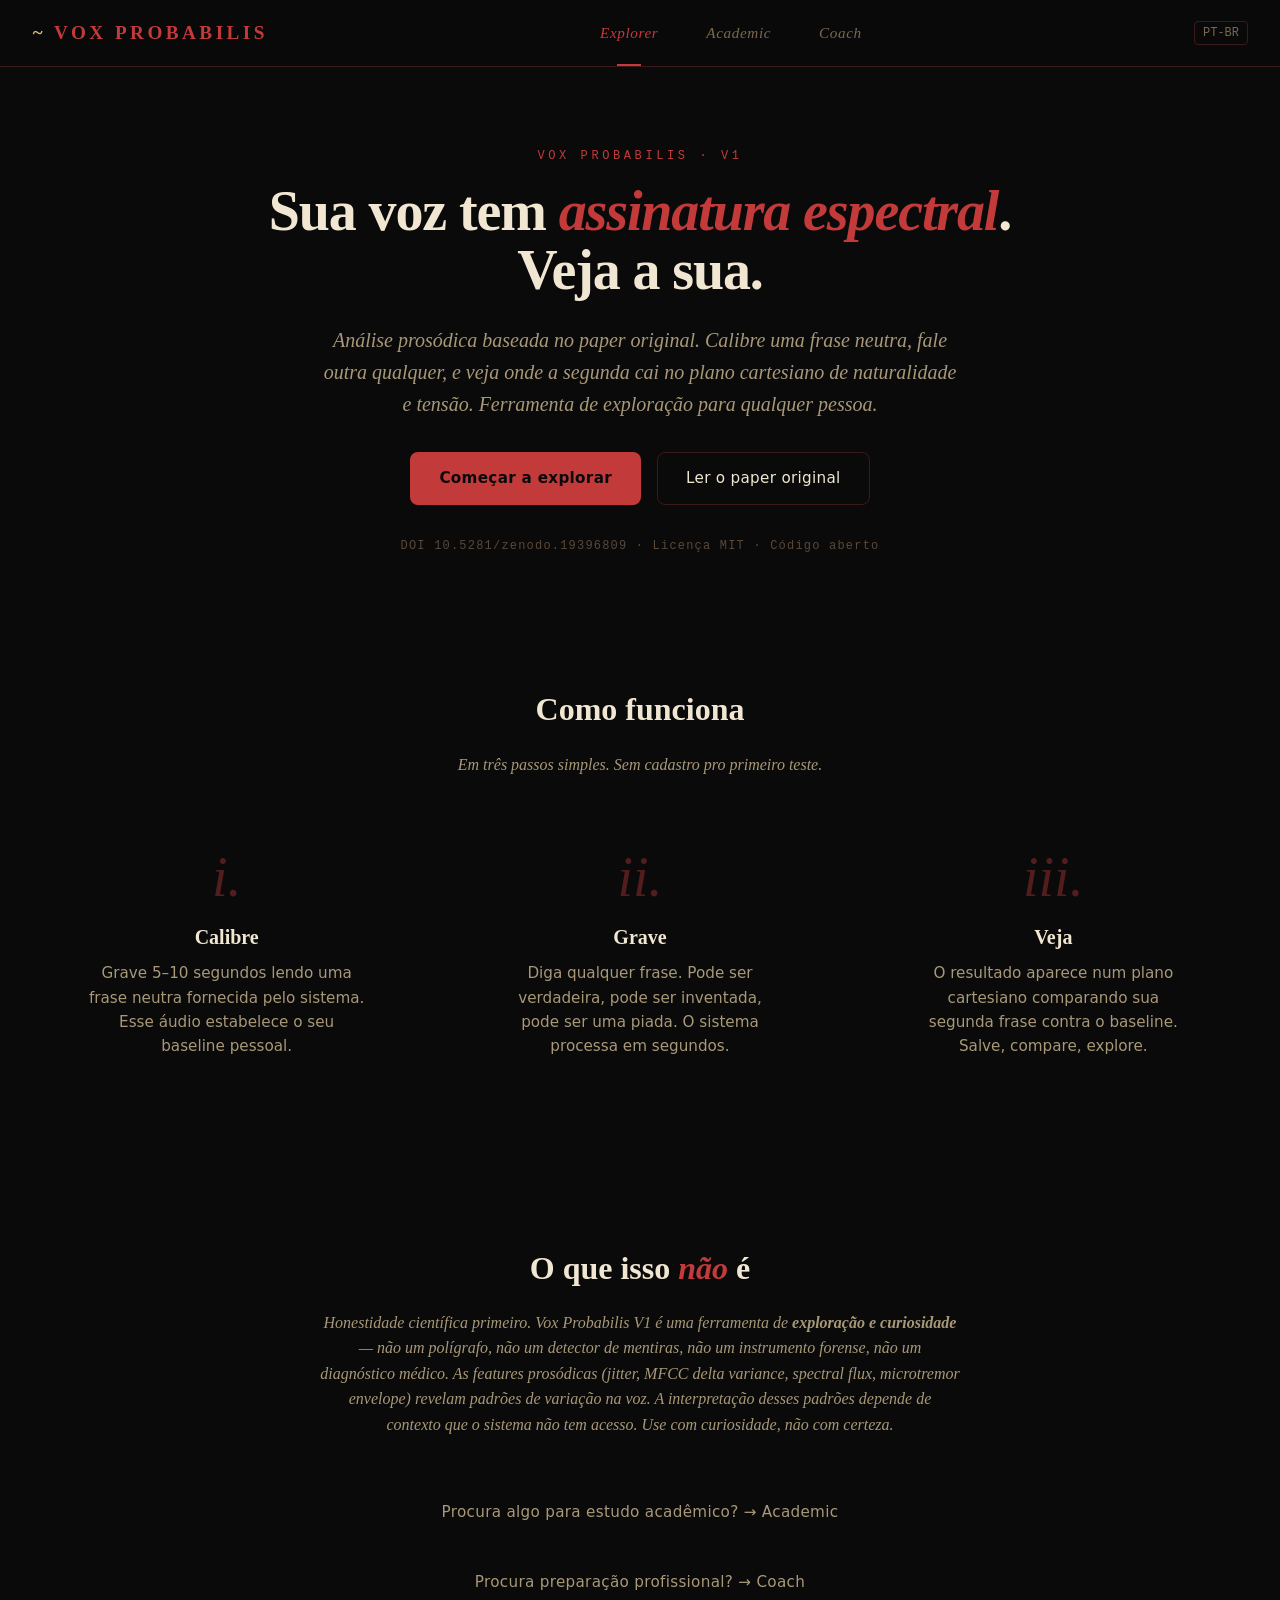
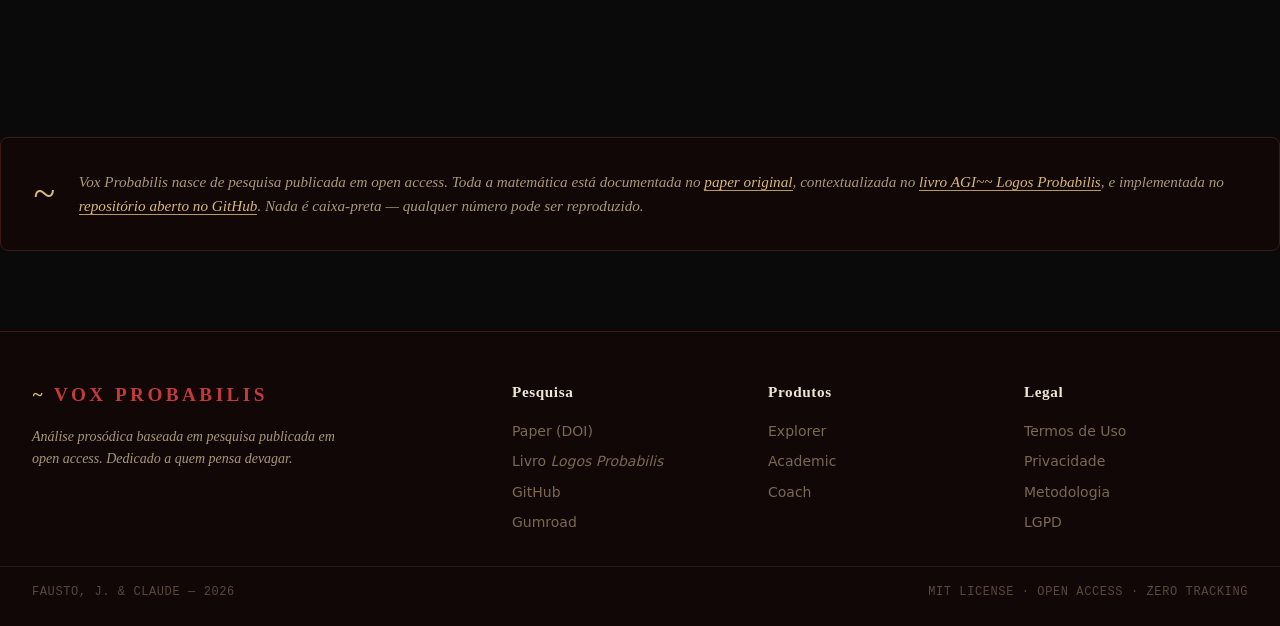
==== landing_page/marketing/index.html @ 19062b87 "feat(VOX-LANDING-A): import marketing site assets 3-tab landing (Explorer/Academic/Coach) com pricin" ====
<!DOCTYPE html>
<html lang="pt-BR">
<head>
  <meta charset="UTF-8">
  <meta name="viewport" content="width=device-width, initial-scale=1.0">
  <meta name="description" content="Vox Probabilis — análise prosódica de voz para pesquisa, educação e preparação jurídica.">
  <title>Vox Probabilis · Análise prosódica da voz</title>
  <link rel="stylesheet" href="static/style.css">
  <link rel="icon" href="data:image/svg+xml,%3Csvg xmlns='http://www.w3.org/2000/svg' viewBox='0 0 100 100'%3E%3Crect fill='%230a0a0a' width='100' height='100'/%3E%3Ctext x='50' y='70' font-family='Georgia' font-size='70' font-weight='bold' fill='%23c33a3a' text-anchor='middle'%3EV%3C/text%3E%3C/svg%3E">
</head>
<body>

  <!-- ============================================================ -->
  <!-- HEADER -->
  <!-- ============================================================ -->
  <header class="site-header">
    <div class="header-inner">
      <div class="logo">
        <span class="logo-mark">~</span>VOX&nbsp;PROBABILIS
      </div>
      <nav class="tabs" role="tablist" aria-label="Produtos Vox Probabilis">
        <button class="tab" role="tab" data-tab="v1" aria-selected="true" aria-controls="tab-v1">
          Explorer
        </button>
        <button class="tab" role="tab" data-tab="academic" aria-selected="false" aria-controls="tab-academic">
          Academic
        </button>
        <button class="tab" role="tab" data-tab="coach" aria-selected="false" aria-controls="tab-coach">
          Coach
        </button>
      </nav>
      <div class="header-right">
        <button class="lang-toggle" title="Trocar idioma">PT-BR</button>
      </div>
    </div>
  </header>

  <main>

  <!-- ============================================================ -->
  <!-- TAB 1: V1 — EXPLORER -->
  <!-- ============================================================ -->
  <section id="tab-v1" class="tab-panel active" role="tabpanel" aria-labelledby="Explorer">

    <div class="hero">
      <div class="hero-eyebrow">Vox Probabilis · V1</div>
      <h1 class="hero-title">
        Sua voz tem <em>assinatura espectral</em>.<br>
        Veja a sua.
      </h1>
      <p class="hero-sub">
        Análise prosódica baseada no paper original. Calibre uma frase neutra,
        fale outra qualquer, e veja onde a segunda cai no plano cartesiano
        de naturalidade e tensão. Ferramenta de exploração para qualquer pessoa.
      </p>
      <div class="hero-cta-row">
        <a href="#tab-v1" class="btn btn-primary">Começar a explorar</a>
        <a href="https://zenodo.org/records/19396809" class="btn btn-secondary" target="_blank" rel="noopener">
          Ler o paper original
        </a>
      </div>
      <div class="hero-meta">
        DOI 10.5281/zenodo.19396809 · Licença MIT · Código aberto
      </div>
    </div>

    <div class="section reveal">
      <h2 class="section-title">Como funciona</h2>
      <p class="section-sub">
        Em três passos simples. Sem cadastro pro primeiro teste.
      </p>
      <div class="steps">
        <div class="step">
          <div class="step-num">i.</div>
          <h3>Calibre</h3>
          <p>Grave 5–10 segundos lendo uma frase neutra fornecida pelo sistema.
            Esse áudio estabelece o seu baseline pessoal.</p>
        </div>
        <div class="step">
          <div class="step-num">ii.</div>
          <h3>Grave</h3>
          <p>Diga qualquer frase. Pode ser verdadeira, pode ser inventada,
            pode ser uma piada. O sistema processa em segundos.</p>
        </div>
        <div class="step">
          <div class="step-num">iii.</div>
          <h3>Veja</h3>
          <p>O resultado aparece num plano cartesiano comparando sua
            segunda frase contra o baseline. Salve, compare, explore.</p>
        </div>
      </div>
    </div>

    <div class="section section-narrow reveal">
      <h2 class="section-title">O que isso <em class="text-red italic">não</em> é</h2>
      <p class="section-sub">
        Honestidade científica primeiro. Vox Probabilis V1 é uma ferramenta de
        <strong>exploração e curiosidade</strong> &mdash; não um polígrafo, não um detector
        de mentiras, não um instrumento forense, não um diagnóstico médico. As features
        prosódicas (jitter, MFCC delta variance, spectral flux, microtremor envelope)
        revelam padrões de variação na voz. A interpretação desses padrões depende
        de contexto que o sistema não tem acesso. Use com curiosidade, não com certeza.
      </p>
      <div class="hero-cta-row" style="margin-top: 2rem;">
        <a href="#tab-academic" class="btn btn-ghost">Procura algo para estudo acadêmico? &rarr; Academic</a>
        <a href="#tab-coach" class="btn btn-ghost">Procura preparação profissional? &rarr; Coach</a>
      </div>
    </div>

    <div class="methodology-banner reveal">
      <div class="methodology-banner-icon">~</div>
      <p>
        Vox Probabilis nasce de pesquisa publicada em open access.
        Toda a matemática está documentada no
        <a href="https://zenodo.org/records/19396809" target="_blank" rel="noopener">paper original</a>,
        contextualizada no
        <a href="https://zenodo.org/records/19478167" target="_blank" rel="noopener">livro <em>AGI~~ Logos Probabilis</em></a>,
        e implementada no
        <a href="https://github.com/sfaustodev/NLP-AI" target="_blank" rel="noopener">repositório aberto no GitHub</a>.
        Nada é caixa-preta &mdash; qualquer número pode ser reproduzido.
      </p>
    </div>

  </section>


  <!-- ============================================================ -->
  <!-- TAB 2: ACADEMIC -->
  <!-- ============================================================ -->
  <section id="tab-academic" class="tab-panel" role="tabpanel" aria-labelledby="Academic">

    <div class="hero">
      <div class="hero-eyebrow">Vox Probabilis · Academic</div>
      <h1 class="hero-title">
        Audiências como <em>material didático</em>.<br>
        Análise prosódica para o estudo do Direito.
      </h1>
      <p class="hero-sub">
        Para alunos e professores estudarem a estrutura da prova oral. Faça upload de
        audiências públicas ou já transitadas em julgado, e veja como o sinal espectral
        dialoga com a estratégia processual. Aprenda a textura da audiência antes
        de pisar nela.
      </p>
      <div class="hero-cta-row">
        <a href="#academic-pricing" class="btn btn-primary">Comece pelo trial</a>
        <a href="#academic-how" class="btn btn-secondary">Ver como funciona</a>
      </div>
      <div class="hero-meta">
        Para uso educacional · pós-veredito · audiências públicas
      </div>
    </div>

    <div class="demo-plot reveal">
      <div class="demo-plot-frame">
        <img src="audiencia_cartesian.png"
             alt="Exemplo de plot cartesiano: análise prosódica de uma audiência pública mostrando trajetórias de duas testemunhas">
        <p class="demo-caption">
          Audiência real do Juizado Especial Cível de Santo André (processo 1007542-44.2020.8.26.0554).
          Cada ponto é uma fase processual; cada cor é uma testemunha. Note como uma migra entre quadrantes
          sob pressão do advogado contrário, enquanto a outra mantém perfil estável.
        </p>
      </div>
    </div>

    <div class="section section-narrow reveal">
      <h2 class="section-title">O que é &mdash; e o que <em class="text-red italic">não</em> é</h2>
      <div class="framing">
        <div class="framing-col framing-yes">
          <h3>Use para</h3>
          <ul>
            <li>Aulas de Direito Processual, prova oral, técnicas de inquirição</li>
            <li>Estudo individual de audiências paradigmáticas</li>
            <li>Trabalhos de conclusão e pesquisa acadêmica</li>
            <li>Preparação pedagógica de aulas e simulações</li>
            <li>Reconhecer a textura prosódica da testemunha sob pressão</li>
            <li>Comparar padrões em audiências do mesmo tribunal</li>
          </ul>
        </div>
        <div class="framing-col framing-no">
          <h3>Não use para</h3>
          <ul>
            <li>Anexar a peças processuais ou pareceres em juízo</li>
            <li>Tomar decisão sobre a credibilidade de testemunha em processo ativo</li>
            <li>Substituir perícia técnica ou ouvitoria forense</li>
            <li>Analisar audiências sob segredo de justiça ou sigilo</li>
            <li>Classificar binariamente "verdade" ou "mentira"</li>
            <li>Treinar IA ou comercializar análises geradas</li>
          </ul>
        </div>
      </div>
    </div>

    <div id="academic-how" class="section reveal">
      <h2 class="section-title">Como funciona</h2>
      <p class="section-sub">
        Upload, confirmação de fases processuais, análise. Em três passos didáticos.
      </p>
      <div class="steps">
        <div class="step">
          <div class="step-num">i.</div>
          <h3>Upload da audiência</h3>
          <p>Aceita áudio em .wav, .mp3, .opus ou .m4a, até 200 MB.
            Declare a elegibilidade (audiência pública ou transitada em julgado).</p>
        </div>
        <div class="step">
          <div class="step-num">ii.</div>
          <h3>Confirme as fases</h3>
          <p>O sistema detecta automaticamente: abertura, calibração, inquirição
            pelo juiz, inquirição pelo advogado contrário. Você revisa.</p>
        </div>
        <div class="step">
          <div class="step-num">iii.</div>
          <h3>Leia o relatório</h3>
          <p>Plot cartesiano, transcrição colorimétrica, sumário por testemunha.
            Métodos abertos &mdash; reproduza você mesmo se quiser.</p>
        </div>
      </div>
    </div>

    <div id="academic-pricing" class="section reveal">
      <h2 class="section-title">Planos</h2>
      <p class="section-sub">
        Para estudante individual, professor, ou faculdade inteira.
        Todos com 36% de desconto no plano anual.
      </p>

      <div class="pricing-grid four-cols">

        <div class="price-card">
          <div class="price-tier-name">Trial</div>
          <div class="price-tier-sub">conheça antes de assinar</div>
          <div class="price-amount">
            <span class="currency">$</span>
            <span class="value">0</span>
          </div>
          <div class="price-period">1 análise · 30 dias</div>
          <ul class="price-features">
            <li>Uma audiência completa</li>
            <li>Relatório com cartesiano</li>
            <li>Acesso à metodologia</li>
            <li>Sem cartão de crédito</li>
          </ul>
          <a href="#" class="btn btn-secondary price-cta">Começar grátis</a>
        </div>

        <div class="price-card">
          <div class="price-tier-name">Avulsa</div>
          <div class="price-tier-sub">uma análise por vez</div>
          <div class="price-amount">
            <span class="currency">$</span>
            <span class="value">2.22</span>
          </div>
          <div class="price-period">por análise</div>
          <ul class="price-features">
            <li>Pague só quando usar</li>
            <li>Relatório completo</li>
            <li>Acesso a metodologia</li>
            <li>Sem assinatura</li>
          </ul>
          <a href="#" class="btn btn-secondary price-cta">Comprar análise</a>
        </div>

        <div class="price-card featured">
          <div class="price-card-badge">Mais popular</div>
          <div class="price-tier-name">Estudante</div>
          <div class="price-tier-sub">para uso contínuo</div>
          <div class="price-amount">
            <span class="currency">$</span>
            <span class="value">16.60</span>
          </div>
          <div class="price-period">/mês &middot; ou $127,49/ano</div>
          <ul class="price-features">
            <li><span class="feat-highlight">60 análises por mês</span></li>
            <li>82 análises no plano anual</li>
            <li>Salvar sessões na conta</li>
            <li>Histórico ilimitado</li>
            <li>Suporte por email</li>
          </ul>
          <a href="#" class="btn btn-primary price-cta">Assinar</a>
        </div>

        <div class="price-card">
          <div class="price-tier-name">Professor</div>
          <div class="price-tier-sub">individual ou instituição</div>
          <div class="price-amount">
            <span class="currency">$</span>
            <span class="value">36</span>
          </div>
          <div class="price-period">/mês &middot; 3+ seats = 33% off anual</div>
          <ul class="price-features">
            <li><span class="feat-highlight">Análises ilimitadas</span></li>
            <li>Compartilhar com alunos</li>
            <li>Templates por disciplina</li>
            <li>Plano institucional automático em 3+ profs</li>
            <li>Suporte prioritário</li>
          </ul>
          <a href="#" class="btn btn-secondary price-cta">Falar com a gente</a>
        </div>

      </div>
    </div>

    <div class="methodology-banner reveal">
      <div class="methodology-banner-icon">~</div>
      <p>
        Cláusula de reprodutibilidade: todo número exibido pelo Academic pode ser
        reproduzido pelo usuário rodando o pipeline open-source no
        <a href="https://github.com/sfaustodev/NLP-AI" target="_blank" rel="noopener">repositório no GitHub</a>
        com o mesmo áudio. Sem caixa-preta, sem scoring proprietário, sem peso oculto.
        Veja também os <a href="#" target="_blank">Termos de Uso</a> e a
        <a href="#" target="_blank">Metodologia detalhada</a>.
      </p>
    </div>

  </section>


  <!-- ============================================================ -->
  <!-- TAB 3: COACH -->
  <!-- ============================================================ -->
  <section id="tab-coach" class="tab-panel" role="tabpanel" aria-labelledby="Coach">

    <div class="hero">
      <div class="hero-eyebrow">Vox Probabilis · Coach</div>
      <h1 class="hero-title">
        Treine seu cliente com <em>indicador objetivo</em>.<br>
        Preparação que se vê.
      </h1>
      <p class="hero-sub">
        Para advogados em exercício preparando clientes ou testemunhas. Sessão ao vivo,
        com captura nativa pelo navegador, baseline calibrado em segundos, e feedback
        prosódico em tempo real depois de cada resposta. O que antes era intuição
        agora é também sinal.
      </p>
      <div class="hero-cta-row">
        <a href="#coach-pricing" class="btn btn-primary">Trial grátis</a>
        <a href="#coach-how" class="btn btn-secondary">Como funciona</a>
      </div>
      <div class="hero-meta">
        Preparação pré-audiência &middot; uso interno do escritório &middot; LGPD friendly
      </div>
    </div>

    <div class="section section-narrow reveal">
      <h2 class="section-title">O que é &mdash; e o que <em class="text-red italic">não</em> é</h2>
      <div class="framing">
        <div class="framing-col framing-yes">
          <h3>Use para</h3>
          <ul>
            <li>Preparar cliente para depoimento pessoal</li>
            <li>Treinar testemunha arrolada por você antes da audiência</li>
            <li>Identificar respostas ensaiadas que soam tensas</li>
            <li>Rodar bateria de perguntas espelhando o que o advogado contrário faria</li>
            <li>Acompanhar evolução do baseline do cliente entre sessões (Tier 2+)</li>
            <li>Relatórios narrativos pra revisão depois da sessão</li>
          </ul>
        </div>
        <div class="framing-col framing-no">
          <h3>Não use para</h3>
          <ul>
            <li>Produzir evidência judicial ou anexar a peças processuais</li>
            <li>Analisar testemunha da parte contrária</li>
            <li>Diagnosticar quem está dizendo "verdade" ou "mentira"</li>
            <li>Coagir cliente ou usar contra interesse dele</li>
            <li>Substituir o seu julgamento profissional &mdash; é apoio, não resposta</li>
            <li>Compartilhar resultados sem consentimento do cliente</li>
          </ul>
        </div>
      </div>
    </div>

    <div id="coach-how" class="section reveal">
      <h2 class="section-title">Como funciona</h2>
      <p class="section-sub">
        Sessão ao vivo, navegador, microfone. Sem instalar nada, sem upload de arquivo.
      </p>
      <div class="steps">
        <div class="step">
          <div class="step-num">i.</div>
          <h3>Crie a sessão</h3>
          <p>Dá nome, opcionalmente cola a bateria de perguntas que você planeja
            ensaiar. Recebe um link de sessão pra você ou pro cliente acessar.</p>
        </div>
        <div class="step">
          <div class="step-num">ii.</div>
          <h3>Cliente calibra</h3>
          <p>O cliente fala 8 segundos de uma frase neutra. Sistema mede SNR do
            microfone, estabelece baseline da sessão, e libera o ciclo de prática.</p>
        </div>
        <div class="step">
          <div class="step-num">iii.</div>
          <h3>Pratique e veja</h3>
          <p>Botão "Pergunta", botão "Resposta", botão "Parar". Em 2&ndash;3 segundos
            o card da resposta aparece com indicador colorimétrico e narrativa
            sobre o que mudou em relação ao baseline.</p>
        </div>
      </div>
    </div>

    <div id="coach-pricing" class="section reveal">
      <h2 class="section-title">Planos</h2>
      <p class="section-sub">
        Do advogado autônomo ao escritório de alto volume.
        Os números abaixo trocam com o toggle abaixo.
      </p>

      <div class="pricing-toggle">
        <span class="pricing-toggle-label active" data-value="monthly">Mensal</span>
        <button class="toggle-switch" data-active="monthly" role="switch" aria-label="Alternar entre cobrança mensal e anual">
          <span class="toggle-knob"></span>
        </button>
        <span class="pricing-toggle-label" data-value="annual">
          Anual <span class="discount-badge">−36%</span>
        </span>
      </div>

      <div class="pricing-grid four-cols">

        <div class="price-card" data-monthly="0" data-annual="0">
          <div class="price-tier-name">Trial</div>
          <div class="price-tier-sub">conheça antes de assinar</div>
          <div class="price-amount">
            <span class="currency">$</span>
            <span class="value">0</span>
          </div>
          <div class="price-period">1 sessão · até 5 respostas</div>
          <ul class="price-features">
            <li>Uma sessão completa</li>
            <li>Sem retenção de áudio</li>
            <li>Sem geração de relatório</li>
            <li>Sem cartão de crédito</li>
          </ul>
          <a href="#" class="btn btn-secondary price-cta">Começar grátis</a>
        </div>

        <div class="price-card" data-monthly="36.00" data-annual="276.48">
          <div class="price-tier-name">Solo Practitioner</div>
          <div class="price-tier-sub">advogado autônomo</div>
          <div class="price-amount">
            <span class="currency">$</span>
            <span class="value">36.00</span>
          </div>
          <div class="price-period">/mês</div>
          <ul class="price-features">
            <li><span class="feat-highlight">45 sessões por mês</span></li>
            <li>Análises ilimitadas por sessão</li>
            <li>15 relatórios padrão / mês (Claude Sonnet)</li>
            <li>Indicador em tempo real</li>
            <li>Sem retenção de áudio</li>
          </ul>
          <a href="#" class="btn btn-secondary price-cta">Assinar Tier 1</a>
        </div>

        <div class="price-card featured" data-monthly="77.00" data-annual="591.36">
          <div class="price-card-badge">Mais popular</div>
          <div class="price-tier-name">Firm Standard</div>
          <div class="price-tier-sub">escritório de volume médio</div>
          <div class="price-amount">
            <span class="currency">$</span>
            <span class="value">77.00</span>
          </div>
          <div class="price-period">/mês</div>
          <ul class="price-features">
            <li><span class="feat-highlight">Sessões ilimitadas</span></li>
            <li><span class="feat-highlight">50 relatórios personalizados (Claude Opus)</span></li>
            <li>Retenção de áudio opcional (até 90 dias)</li>
            <li>Histórico cross-session do mesmo cliente</li>
            <li>Templates customizáveis de perguntas</li>
            <li>Comparação de baseline ao longo do tempo</li>
          </ul>
          <a href="#" class="btn btn-primary price-cta">Assinar Tier 2</a>
        </div>

        <div class="price-card" data-monthly="141.90" data-annual="1089.71">
          <div class="price-tier-name">Firm Pro</div>
          <div class="price-tier-sub">escritório de alto volume</div>
          <div class="price-amount">
            <span class="currency">$</span>
            <span class="value">141.90</span>
          </div>
          <div class="price-period">/mês</div>
          <ul class="price-features">
            <li><span class="feat-highlight">Tudo ilimitado, com Claude Opus</span></li>
            <li>Retenção de áudio até 1 ano</li>
            <li>Relatórios com marca do escritório</li>
            <li>Suporte prioritário (24h úteis)</li>
            <li>Acesso à API (v0.2)</li>
            <li>Analytics anônimo agregado</li>
          </ul>
          <a href="#" class="btn btn-secondary price-cta">Falar com a gente</a>
        </div>

      </div>
    </div>

    <div class="methodology-banner reveal">
      <div class="methodology-banner-icon">~</div>
      <p>
        Coach é ferramenta de preparação. Os outputs são para o uso interno do escritório
        &mdash; expressamente vedado anexar a peças processuais, conforme nossos
        <a href="#" target="_blank">Termos de Uso</a>. Áudio é processado em memória e descartado
        (Tier 1) ou criptografado em repouso com chave derivada do token da sessão (Tier 2+).
        Modelo de termo de consentimento do cliente
        <a href="#" target="_blank">disponível para download</a>.
      </p>
    </div>

  </section>

  </main>


  <!-- ============================================================ -->
  <!-- FOOTER -->
  <!-- ============================================================ -->
  <footer class="site-footer">
    <div class="footer-inner">
      <div class="footer-col footer-brand">
        <div class="logo">
          <span class="logo-mark">~</span>VOX&nbsp;PROBABILIS
        </div>
        <p>
          Análise prosódica baseada em pesquisa publicada em open access.
          Dedicado a quem pensa devagar.
        </p>
      </div>

      <div class="footer-col">
        <h4>Pesquisa</h4>
        <a href="https://zenodo.org/records/19396809" target="_blank" rel="noopener">Paper (DOI)</a>
        <a href="https://zenodo.org/records/19478167" target="_blank" rel="noopener">Livro <em>Logos Probabilis</em></a>
        <a href="https://github.com/sfaustodev/NLP-AI" target="_blank" rel="noopener">GitHub</a>
        <a href="https://faustodev.gumroad.com/l/logosprobabilis" target="_blank" rel="noopener">Gumroad</a>
      </div>

      <div class="footer-col">
        <h4>Produtos</h4>
        <a href="#v1">Explorer</a>
        <a href="#academic">Academic</a>
        <a href="#coach">Coach</a>
      </div>

      <div class="footer-col">
        <h4>Legal</h4>
        <a href="#" target="_blank">Termos de Uso</a>
        <a href="#" target="_blank">Privacidade</a>
        <a href="#" target="_blank">Metodologia</a>
        <a href="#" target="_blank">LGPD</a>
      </div>
    </div>

    <div class="footer-bottom">
      <span>FAUSTO, J. &amp; CLAUDE &mdash; 2026</span>
      <span>MIT LICENSE &middot; OPEN ACCESS &middot; ZERO TRACKING</span>
    </div>
  </footer>

  <script src="static/script.js"></script>
</body>
</html>
---- landing_page/marketing/static/style.css ----
/* ================================================================
   VOX PROBABILIS — Site Stylesheet
   Paleta canônica do livro e do paper.
   Fausto, J. & Claude — 2026
   ================================================================ */

/* ---------- TOKENS ---------- */

:root {
  /* Cores — paleta Vox Probabilis */
  --bg-deep: #0a0a0a;
  --bg-card: #110707;
  --bg-card-elev: #1a1010;
  --line: #3a1a1a;
  --line-soft: #2a1515;

  --ink: #f0e6d2;
  --ink-mute: #a89878;
  --ink-soft: #7a6850;
  --ink-faint: #5a4838;

  --accent-red: #c33a3a;
  --accent-red-bright: #d94a4a;
  --accent-red-deep: #8a2828;
  --accent-beige: #d9b873;
  --accent-beige-mute: #b89a5e;

  --signal-green: #3a7a3a;
  --signal-yellow: #c9a847;
  --signal-orange: #b87a3a;
  --signal-red: #c33a3a;

  /* Tipografia */
  --font-serif: "Georgia", "Garamond", "Times New Roman", serif;
  --font-sans: -apple-system, BlinkMacSystemFont, "Segoe UI", "Inter", system-ui, sans-serif;
  --font-mono: "JetBrains Mono", "Fira Code", "SF Mono", Consolas, monospace;

  --size-hero: 3.5rem;
  --size-h1: 2.5rem;
  --size-h2: 2rem;
  --size-h3: 1.4rem;
  --size-body: 1rem;
  --size-small: 0.875rem;
  --size-tiny: 0.75rem;

  /* Espaçamento */
  --gap-1: 0.5rem;
  --gap-2: 1rem;
  --gap-3: 1.5rem;
  --gap-4: 2rem;
  --gap-5: 3rem;
  --gap-6: 5rem;

  /* Geometria */
  --radius-sm: 4px;
  --radius-md: 8px;
  --radius-lg: 12px;
  --maxw: 1280px;

  /* Sombras / glows */
  --glow-red: 0 0 24px rgba(195, 58, 58, 0.15);
  --glow-beige: 0 0 24px rgba(217, 184, 115, 0.1);
}

/* ---------- RESET ---------- */

*, *::before, *::after {
  box-sizing: border-box;
  margin: 0;
  padding: 0;
}

html {
  scroll-behavior: smooth;
  -webkit-text-size-adjust: 100%;
}

body {
  font-family: var(--font-sans);
  font-size: var(--size-body);
  line-height: 1.6;
  background: var(--bg-deep);
  color: var(--ink);
  min-height: 100vh;
  overflow-x: hidden;
}

a {
  color: var(--accent-beige);
  text-decoration: none;
  transition: color 200ms ease;
}

a:hover {
  color: var(--accent-beige-mute);
}

button {
  font-family: inherit;
  cursor: pointer;
  border: none;
  background: none;
  color: inherit;
}

img, svg {
  display: block;
  max-width: 100%;
}

/* ---------- HEADER ---------- */

.site-header {
  position: sticky;
  top: 0;
  z-index: 100;
  background: rgba(10, 10, 10, 0.92);
  backdrop-filter: blur(12px);
  -webkit-backdrop-filter: blur(12px);
  border-bottom: 1px solid var(--line);
}

.header-inner {
  max-width: var(--maxw);
  margin: 0 auto;
  padding: var(--gap-2) var(--gap-4);
  display: grid;
  grid-template-columns: auto 1fr auto;
  align-items: center;
  gap: var(--gap-4);
}

.logo {
  font-family: var(--font-serif);
  font-size: 1.2rem;
  font-weight: 700;
  letter-spacing: 0.18em;
  color: var(--accent-red);
  user-select: none;
  white-space: nowrap;
}

.logo-mark {
  display: inline-block;
  margin-right: 0.4em;
  color: var(--accent-beige);
  font-style: italic;
}

.tabs {
  display: flex;
  justify-content: center;
  gap: var(--gap-1);
}

.tab {
  font-family: var(--font-serif);
  font-size: 0.95rem;
  font-style: italic;
  letter-spacing: 0.04em;
  color: var(--ink-soft);
  padding: 0.5rem 1.25rem;
  border-radius: var(--radius-sm);
  transition: all 200ms ease;
  position: relative;
}

.tab:hover {
  color: var(--ink);
}

.tab[aria-selected="true"] {
  color: var(--accent-red);
}

.tab[aria-selected="true"]::after {
  content: "";
  position: absolute;
  bottom: -16px;
  left: 50%;
  transform: translateX(-50%);
  width: 24px;
  height: 2px;
  background: var(--accent-red);
}

.header-right {
  display: flex;
  align-items: center;
  gap: var(--gap-2);
}

.lang-toggle {
  font-family: var(--font-mono);
  font-size: var(--size-tiny);
  color: var(--ink-soft);
  padding: 0.25rem 0.5rem;
  border: 1px solid var(--line);
  border-radius: var(--radius-sm);
  cursor: pointer;
  transition: border-color 200ms ease, color 200ms ease;
}

.lang-toggle:hover {
  border-color: var(--accent-beige);
  color: var(--ink);
}

/* ---------- TAB PANELS ---------- */

.tab-panel {
  display: none;
  animation: panelFadeIn 360ms ease;
}

.tab-panel.active {
  display: block;
}

@keyframes panelFadeIn {
  from { opacity: 0; transform: translateY(8px); }
  to   { opacity: 1; transform: translateY(0); }
}

/* ---------- HERO ---------- */

.hero {
  max-width: var(--maxw);
  margin: 0 auto;
  padding: var(--gap-6) var(--gap-4) var(--gap-5);
  text-align: center;
  position: relative;
}

.hero-eyebrow {
  font-family: var(--font-mono);
  font-size: var(--size-tiny);
  letter-spacing: 0.3em;
  color: var(--accent-red);
  text-transform: uppercase;
  margin-bottom: var(--gap-2);
}

.hero-title {
  font-family: var(--font-serif);
  font-size: var(--size-hero);
  font-weight: 700;
  line-height: 1.05;
  letter-spacing: -0.02em;
  color: var(--ink);
  margin-bottom: var(--gap-3);
  max-width: 900px;
  margin-left: auto;
  margin-right: auto;
}

.hero-title em {
  color: var(--accent-red);
  font-style: italic;
}

.hero-sub {
  font-family: var(--font-serif);
  font-style: italic;
  font-size: 1.25rem;
  color: var(--ink-mute);
  max-width: 640px;
  margin: 0 auto var(--gap-4);
}

.hero-cta-row {
  display: flex;
  justify-content: center;
  gap: var(--gap-2);
  flex-wrap: wrap;
}

.hero-meta {
  margin-top: var(--gap-4);
  font-family: var(--font-mono);
  font-size: var(--size-tiny);
  color: var(--ink-faint);
  letter-spacing: 0.1em;
}

.hero-meta a {
  color: var(--ink-soft);
  border-bottom: 1px dotted var(--line);
}

.hero-meta a:hover {
  color: var(--accent-beige);
  border-color: var(--accent-beige);
}

/* ---------- BUTTONS ---------- */

.btn {
  display: inline-flex;
  align-items: center;
  gap: 0.5rem;
  font-family: var(--font-sans);
  font-size: 0.95rem;
  font-weight: 500;
  letter-spacing: 0.02em;
  padding: 0.85rem 1.75rem;
  border-radius: var(--radius-md);
  transition: all 200ms ease;
  white-space: nowrap;
  border: 1px solid transparent;
}

.btn-primary {
  background: var(--accent-red);
  color: var(--bg-deep);
  font-weight: 600;
}

.btn-primary:hover {
  background: var(--accent-red-bright);
  box-shadow: var(--glow-red);
  transform: translateY(-1px);
}

.btn-secondary {
  background: transparent;
  color: var(--ink);
  border-color: var(--line);
}

.btn-secondary:hover {
  border-color: var(--accent-beige);
  color: var(--accent-beige);
}

.btn-ghost {
  background: transparent;
  color: var(--ink-mute);
}

.btn-ghost:hover {
  color: var(--ink);
}

/* ---------- SECTIONS ---------- */

.section {
  max-width: var(--maxw);
  margin: 0 auto;
  padding: var(--gap-6) var(--gap-4);
}

.section-narrow {
  max-width: 880px;
}

.section-title {
  font-family: var(--font-serif);
  font-size: var(--size-h2);
  text-align: center;
  margin-bottom: var(--gap-2);
}

.section-sub {
  font-family: var(--font-serif);
  font-style: italic;
  text-align: center;
  color: var(--ink-mute);
  max-width: 640px;
  margin: 0 auto var(--gap-5);
}

/* ---------- TWO-COLUMN: WHAT IS / WHAT IS NOT ---------- */

.framing {
  display: grid;
  grid-template-columns: 1fr 1fr;
  gap: var(--gap-3);
  margin-bottom: var(--gap-4);
}

.framing-col {
  padding: var(--gap-3);
  border: 1px solid var(--line);
  border-radius: var(--radius-md);
  background: var(--bg-card);
}

.framing-col h3 {
  font-family: var(--font-serif);
  font-size: var(--size-h3);
  margin-bottom: var(--gap-2);
  display: flex;
  align-items: center;
  gap: 0.5rem;
}

.framing-yes h3 { color: var(--signal-green); }
.framing-no h3  { color: var(--accent-red); }

.framing-col ul {
  list-style: none;
  display: flex;
  flex-direction: column;
  gap: 0.75rem;
}

.framing-col li {
  font-size: 0.95rem;
  color: var(--ink);
  padding-left: 1.4rem;
  position: relative;
  line-height: 1.5;
}

.framing-yes li::before {
  content: "✓";
  position: absolute;
  left: 0;
  color: var(--signal-green);
  font-weight: bold;
}

.framing-no li::before {
  content: "✕";
  position: absolute;
  left: 0;
  color: var(--accent-red);
  font-weight: bold;
}

/* ---------- HOW IT WORKS ---------- */

.steps {
  display: grid;
  grid-template-columns: repeat(3, 1fr);
  gap: var(--gap-3);
}

.step {
  text-align: center;
  padding: var(--gap-3);
  position: relative;
}

.step-num {
  font-family: var(--font-serif);
  font-style: italic;
  font-size: 3.5rem;
  color: var(--accent-red);
  opacity: 0.4;
  line-height: 1;
  margin-bottom: var(--gap-2);
}

.step h3 {
  font-family: var(--font-serif);
  font-size: 1.25rem;
  margin-bottom: var(--gap-1);
  color: var(--ink);
}

.step p {
  font-size: 0.95rem;
  color: var(--ink-mute);
  max-width: 280px;
  margin: 0 auto;
}

/* ---------- PRICING ---------- */

.pricing-toggle {
  display: flex;
  justify-content: center;
  align-items: center;
  gap: var(--gap-2);
  margin-bottom: var(--gap-4);
  font-family: var(--font-mono);
  font-size: var(--size-small);
}

.pricing-toggle-label {
  color: var(--ink-soft);
  transition: color 200ms ease;
}

.pricing-toggle-label.active {
  color: var(--ink);
}

.toggle-switch {
  width: 56px;
  height: 28px;
  background: var(--bg-card-elev);
  border: 1px solid var(--line);
  border-radius: 14px;
  position: relative;
  cursor: pointer;
  transition: background 200ms ease;
}

.toggle-knob {
  position: absolute;
  top: 2px;
  left: 2px;
  width: 22px;
  height: 22px;
  background: var(--accent-beige);
  border-radius: 50%;
  transition: transform 240ms cubic-bezier(0.4, 0, 0.2, 1);
}

.toggle-switch[data-active="annual"] .toggle-knob {
  transform: translateX(28px);
}

.discount-badge {
  font-family: var(--font-mono);
  font-size: var(--size-tiny);
  color: var(--accent-beige);
  background: rgba(217, 184, 115, 0.1);
  padding: 0.15rem 0.5rem;
  border-radius: var(--radius-sm);
  border: 1px solid var(--accent-beige);
  margin-left: 0.5rem;
}

.pricing-grid {
  display: grid;
  grid-template-columns: repeat(auto-fit, minmax(250px, 1fr));
  gap: var(--gap-3);
}

.pricing-grid.four-cols {
  grid-template-columns: repeat(4, minmax(220px, 1fr));
}

.price-card {
  background: var(--bg-card);
  border: 1px solid var(--line);
  border-radius: var(--radius-lg);
  padding: var(--gap-3);
  display: flex;
  flex-direction: column;
  position: relative;
  transition: border-color 240ms ease, transform 240ms ease;
}

.price-card:hover {
  border-color: var(--accent-beige-mute);
  transform: translateY(-3px);
}

.price-card.featured {
  border-color: var(--accent-red);
  background: linear-gradient(180deg, var(--bg-card-elev) 0%, var(--bg-card) 100%);
  box-shadow: var(--glow-red);
}

.price-card.featured:hover {
  border-color: var(--accent-red-bright);
}

.price-card-badge {
  position: absolute;
  top: -10px;
  left: 50%;
  transform: translateX(-50%);
  background: var(--accent-red);
  color: var(--bg-deep);
  font-family: var(--font-mono);
  font-size: var(--size-tiny);
  font-weight: 700;
  letter-spacing: 0.1em;
  padding: 0.25rem 0.75rem;
  border-radius: var(--radius-sm);
  text-transform: uppercase;
  white-space: nowrap;
}

.price-tier-name {
  font-family: var(--font-serif);
  font-size: 1.1rem;
  color: var(--ink);
  margin-bottom: 0.25rem;
}

.price-tier-sub {
  font-family: var(--font-serif);
  font-style: italic;
  font-size: 0.875rem;
  color: var(--ink-mute);
  margin-bottom: var(--gap-2);
}

.price-amount {
  font-family: var(--font-serif);
  display: flex;
  align-items: baseline;
  gap: 0.25rem;
  margin-bottom: 0.25rem;
}

.price-amount .currency {
  font-size: 1rem;
  color: var(--ink-mute);
}

.price-amount .value {
  font-size: 2.25rem;
  font-weight: 700;
  color: var(--ink);
  letter-spacing: -0.02em;
}

.price-period {
  font-family: var(--font-mono);
  font-size: var(--size-tiny);
  color: var(--ink-soft);
  margin-bottom: var(--gap-3);
}

.price-features {
  list-style: none;
  display: flex;
  flex-direction: column;
  gap: 0.6rem;
  margin-bottom: var(--gap-3);
  flex: 1;
}

.price-features li {
  font-size: 0.875rem;
  color: var(--ink);
  padding-left: 1.2rem;
  position: relative;
  line-height: 1.4;
}

.price-features li::before {
  content: "·";
  position: absolute;
  left: 0.4rem;
  color: var(--accent-beige);
  font-weight: bold;
  font-size: 1.4em;
  line-height: 0.9;
}

.price-features .feat-highlight {
  color: var(--accent-beige);
  font-weight: 500;
}

.price-cta {
  margin-top: auto;
}

/* ---------- METHODOLOGY / FOOTNOTE BANNER ---------- */

.methodology-banner {
  max-width: var(--maxw);
  margin: var(--gap-5) auto 0;
  padding: var(--gap-3) var(--gap-4);
  background: var(--bg-card);
  border: 1px solid var(--line);
  border-radius: var(--radius-md);
  display: flex;
  align-items: center;
  gap: var(--gap-3);
}

.methodology-banner-icon {
  font-family: var(--font-serif);
  font-size: 2.5rem;
  color: var(--accent-beige);
  font-style: italic;
  flex-shrink: 0;
}

.methodology-banner p {
  font-family: var(--font-serif);
  font-style: italic;
  font-size: 0.95rem;
  color: var(--ink-mute);
  line-height: 1.55;
}

.methodology-banner a {
  color: var(--accent-beige);
  border-bottom: 1px solid var(--accent-beige-mute);
}

/* ---------- DEMO PLOT (placeholder image area) ---------- */

.demo-plot {
  max-width: var(--maxw);
  margin: 0 auto;
  padding: var(--gap-5) var(--gap-4);
}

.demo-plot-frame {
  border: 1px solid var(--line);
  border-radius: var(--radius-lg);
  background: var(--bg-card);
  padding: var(--gap-3);
  position: relative;
  overflow: hidden;
}

.demo-plot-frame::before {
  content: "EXEMPLO REAL · AUDIÊNCIA PÚBLICA";
  position: absolute;
  top: var(--gap-2);
  right: var(--gap-2);
  font-family: var(--font-mono);
  font-size: var(--size-tiny);
  letter-spacing: 0.15em;
  color: var(--accent-red);
  padding: 0.25rem 0.6rem;
  background: rgba(195, 58, 58, 0.08);
  border-radius: var(--radius-sm);
  z-index: 1;
}

.demo-plot img {
  width: 100%;
  border-radius: var(--radius-md);
}

.demo-caption {
  font-family: var(--font-serif);
  font-style: italic;
  font-size: 0.9rem;
  color: var(--ink-mute);
  text-align: center;
  margin-top: var(--gap-2);
}

/* ---------- FOOTER ---------- */

.site-footer {
  margin-top: var(--gap-6);
  border-top: 1px solid var(--line);
  background: var(--bg-card);
}

.footer-inner {
  max-width: var(--maxw);
  margin: 0 auto;
  padding: var(--gap-5) var(--gap-4) var(--gap-3);
  display: grid;
  grid-template-columns: 2fr 1fr 1fr 1fr;
  gap: var(--gap-4);
}

.footer-col h4 {
  font-family: var(--font-serif);
  font-size: 0.95rem;
  color: var(--ink);
  margin-bottom: var(--gap-2);
  letter-spacing: 0.04em;
}

.footer-col a {
  display: block;
  font-size: 0.875rem;
  color: var(--ink-soft);
  margin-bottom: 0.5rem;
  transition: color 200ms ease;
}

.footer-col a:hover {
  color: var(--accent-beige);
}

.footer-brand .logo {
  margin-bottom: var(--gap-2);
}

.footer-brand p {
  font-family: var(--font-serif);
  font-style: italic;
  font-size: 0.875rem;
  color: var(--ink-mute);
  max-width: 320px;
  line-height: 1.55;
}

.footer-bottom {
  max-width: var(--maxw);
  margin: 0 auto;
  padding: var(--gap-2) var(--gap-4) var(--gap-3);
  border-top: 1px solid var(--line-soft);
  display: flex;
  justify-content: space-between;
  align-items: center;
  font-family: var(--font-mono);
  font-size: var(--size-tiny);
  color: var(--ink-faint);
  letter-spacing: 0.05em;
}

/* ---------- HELPERS ---------- */

.text-mono { font-family: var(--font-mono); }
.text-serif { font-family: var(--font-serif); }
.text-mute { color: var(--ink-mute); }
.text-red { color: var(--accent-red); }
.text-beige { color: var(--accent-beige); }
.italic { font-style: italic; }

/* ---------- RESPONSIVE ---------- */

@media (max-width: 960px) {
  .hero-title { font-size: 2.5rem; }
  .hero-sub { font-size: 1.05rem; }
  .pricing-grid.four-cols { grid-template-columns: repeat(2, 1fr); }
  .steps { grid-template-columns: 1fr; }
  .framing { grid-template-columns: 1fr; }
  .footer-inner { grid-template-columns: 1fr 1fr; }
  .header-inner {
    grid-template-columns: 1fr;
    gap: var(--gap-2);
    text-align: center;
  }
  .header-right { justify-content: center; }
}

@media (max-width: 560px) {
  :root {
    --size-hero: 2.25rem;
    --gap-6: 3rem;
  }
  .pricing-grid.four-cols { grid-template-columns: 1fr; }
  .footer-inner { grid-template-columns: 1fr; }
  .footer-bottom { flex-direction: column; gap: 0.5rem; text-align: center; }
}
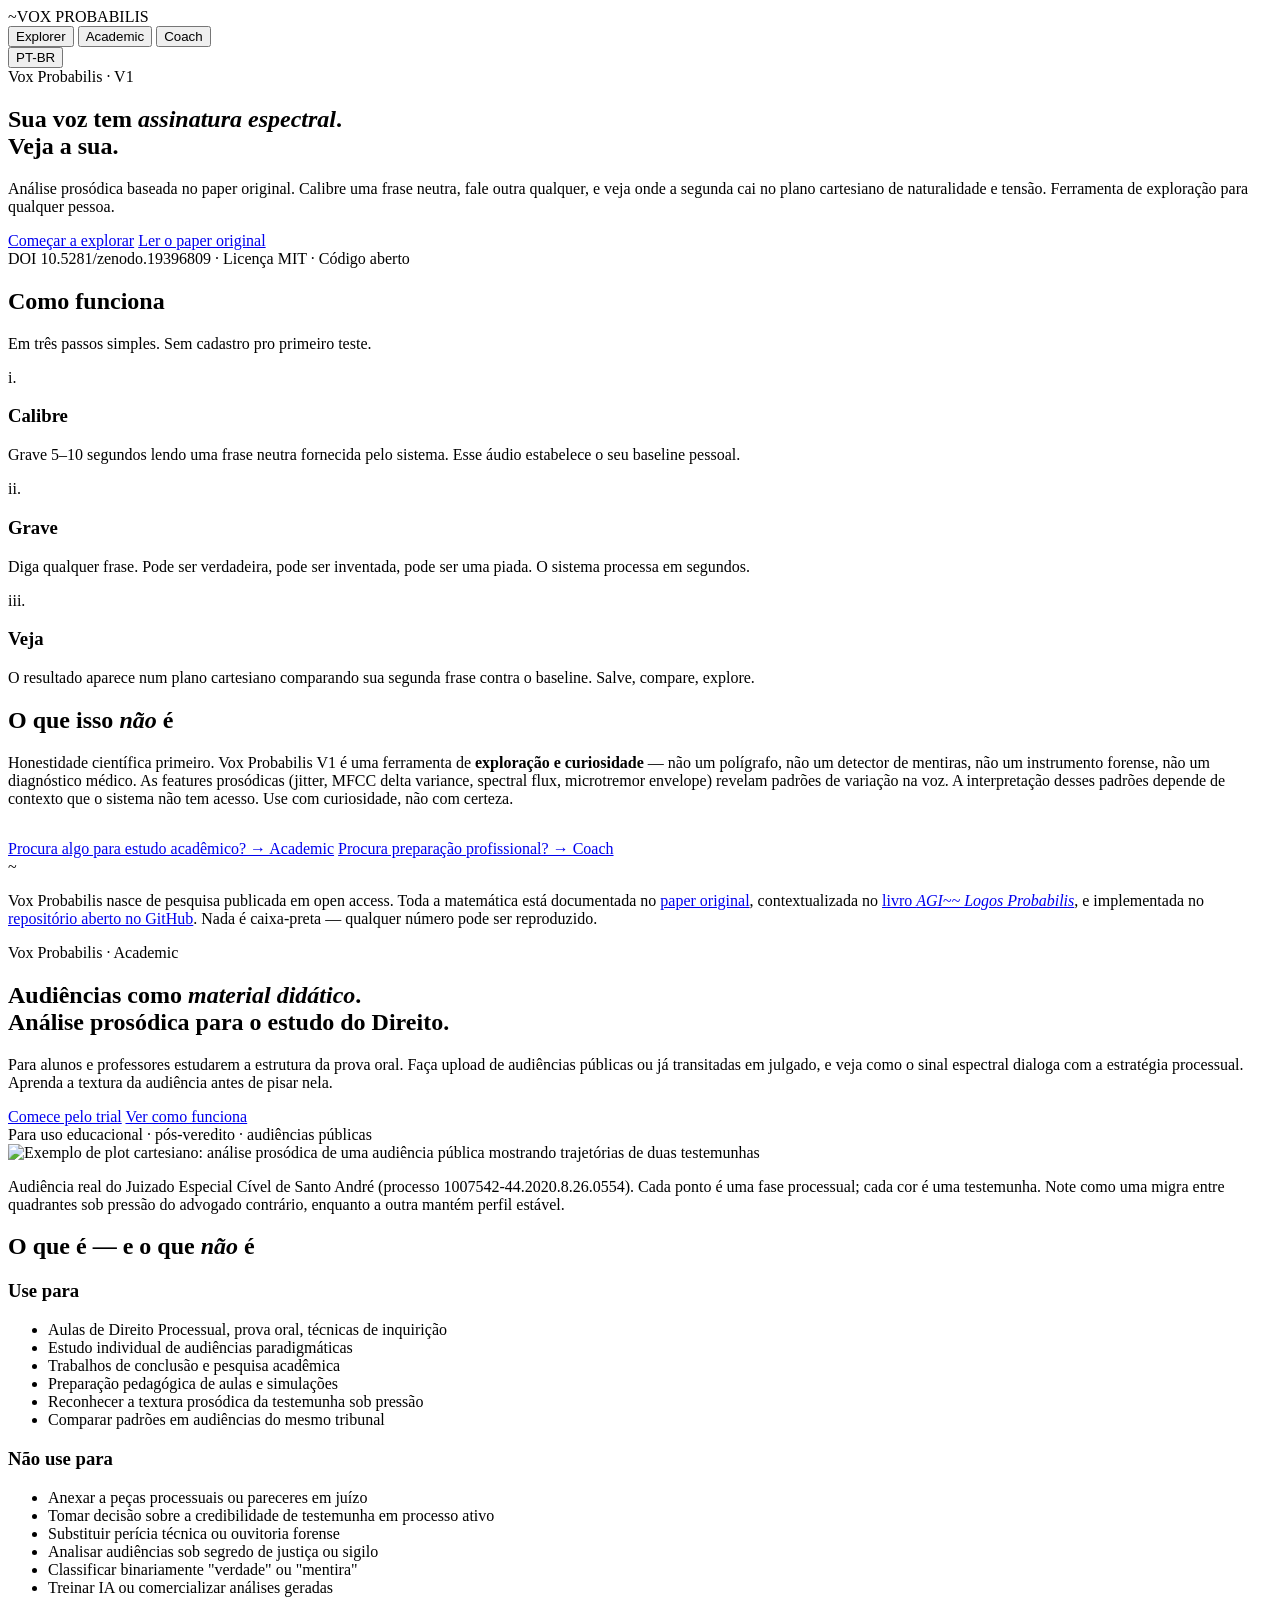
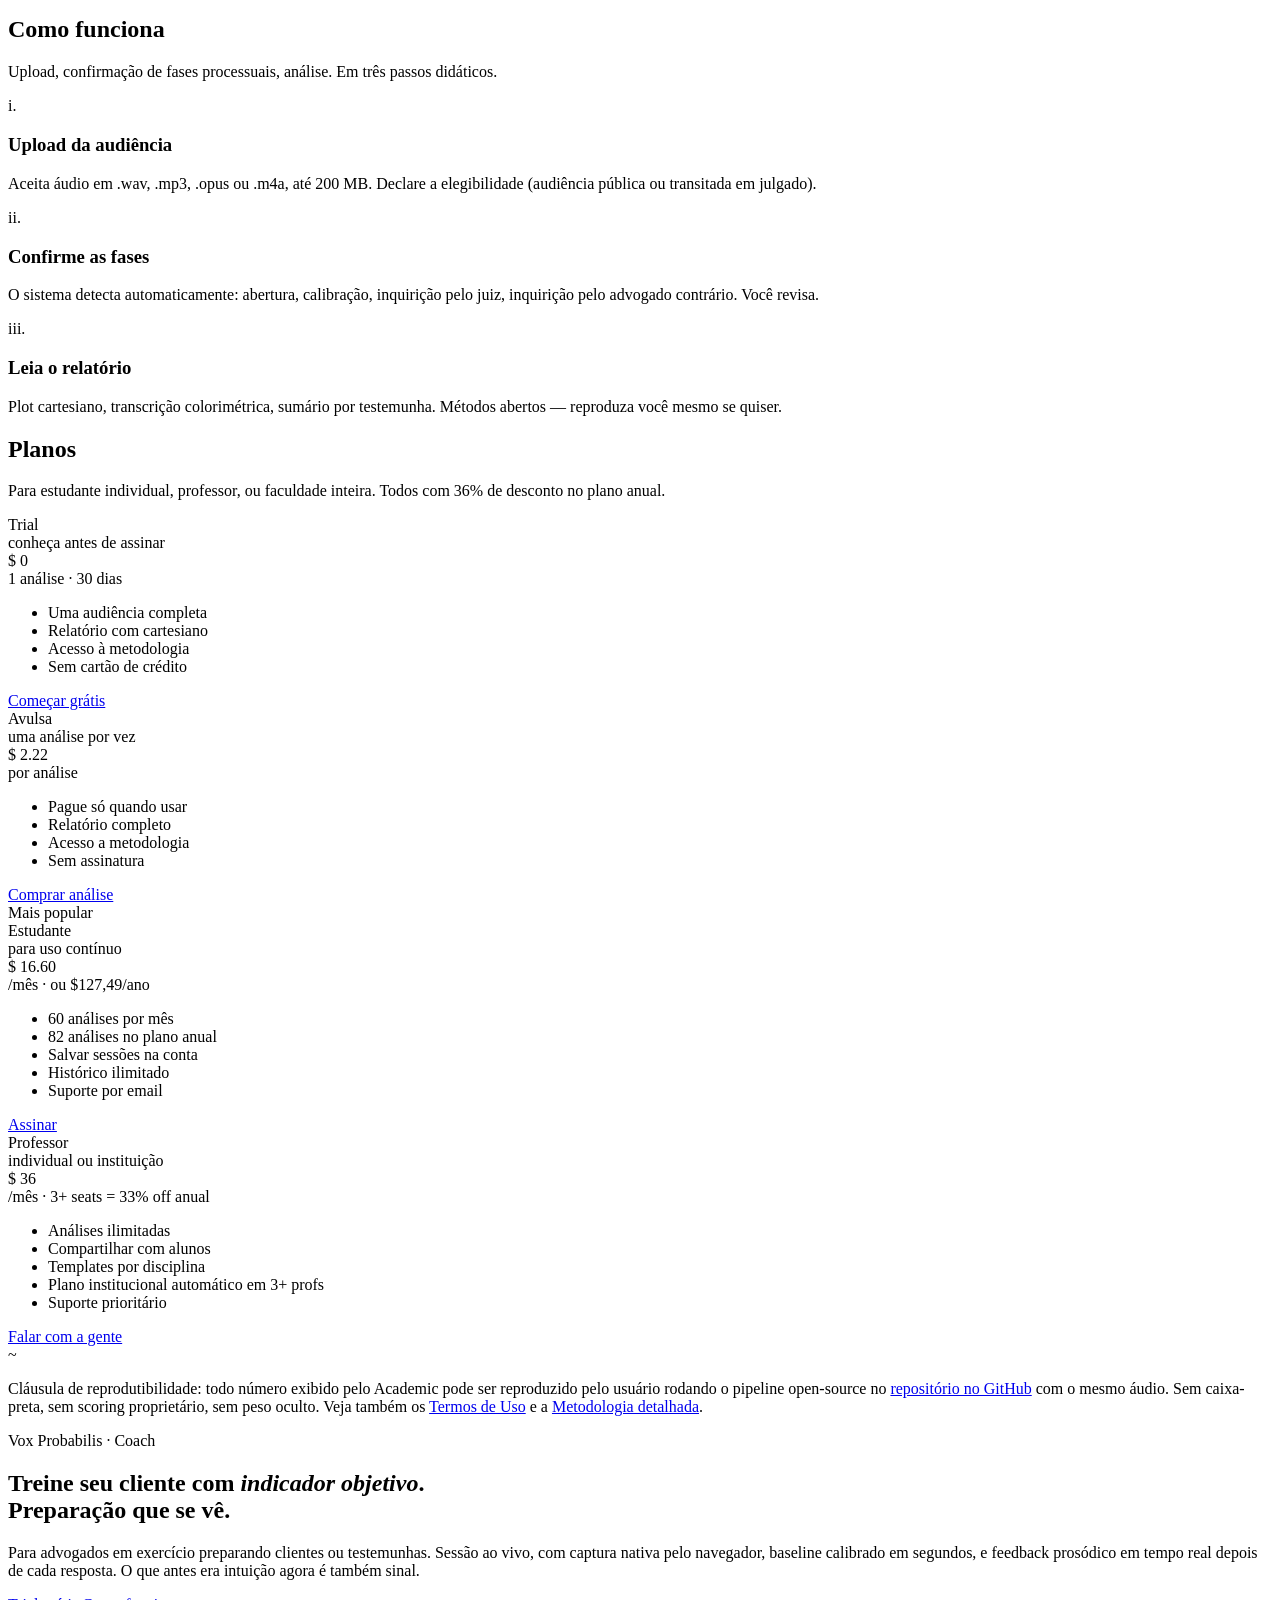
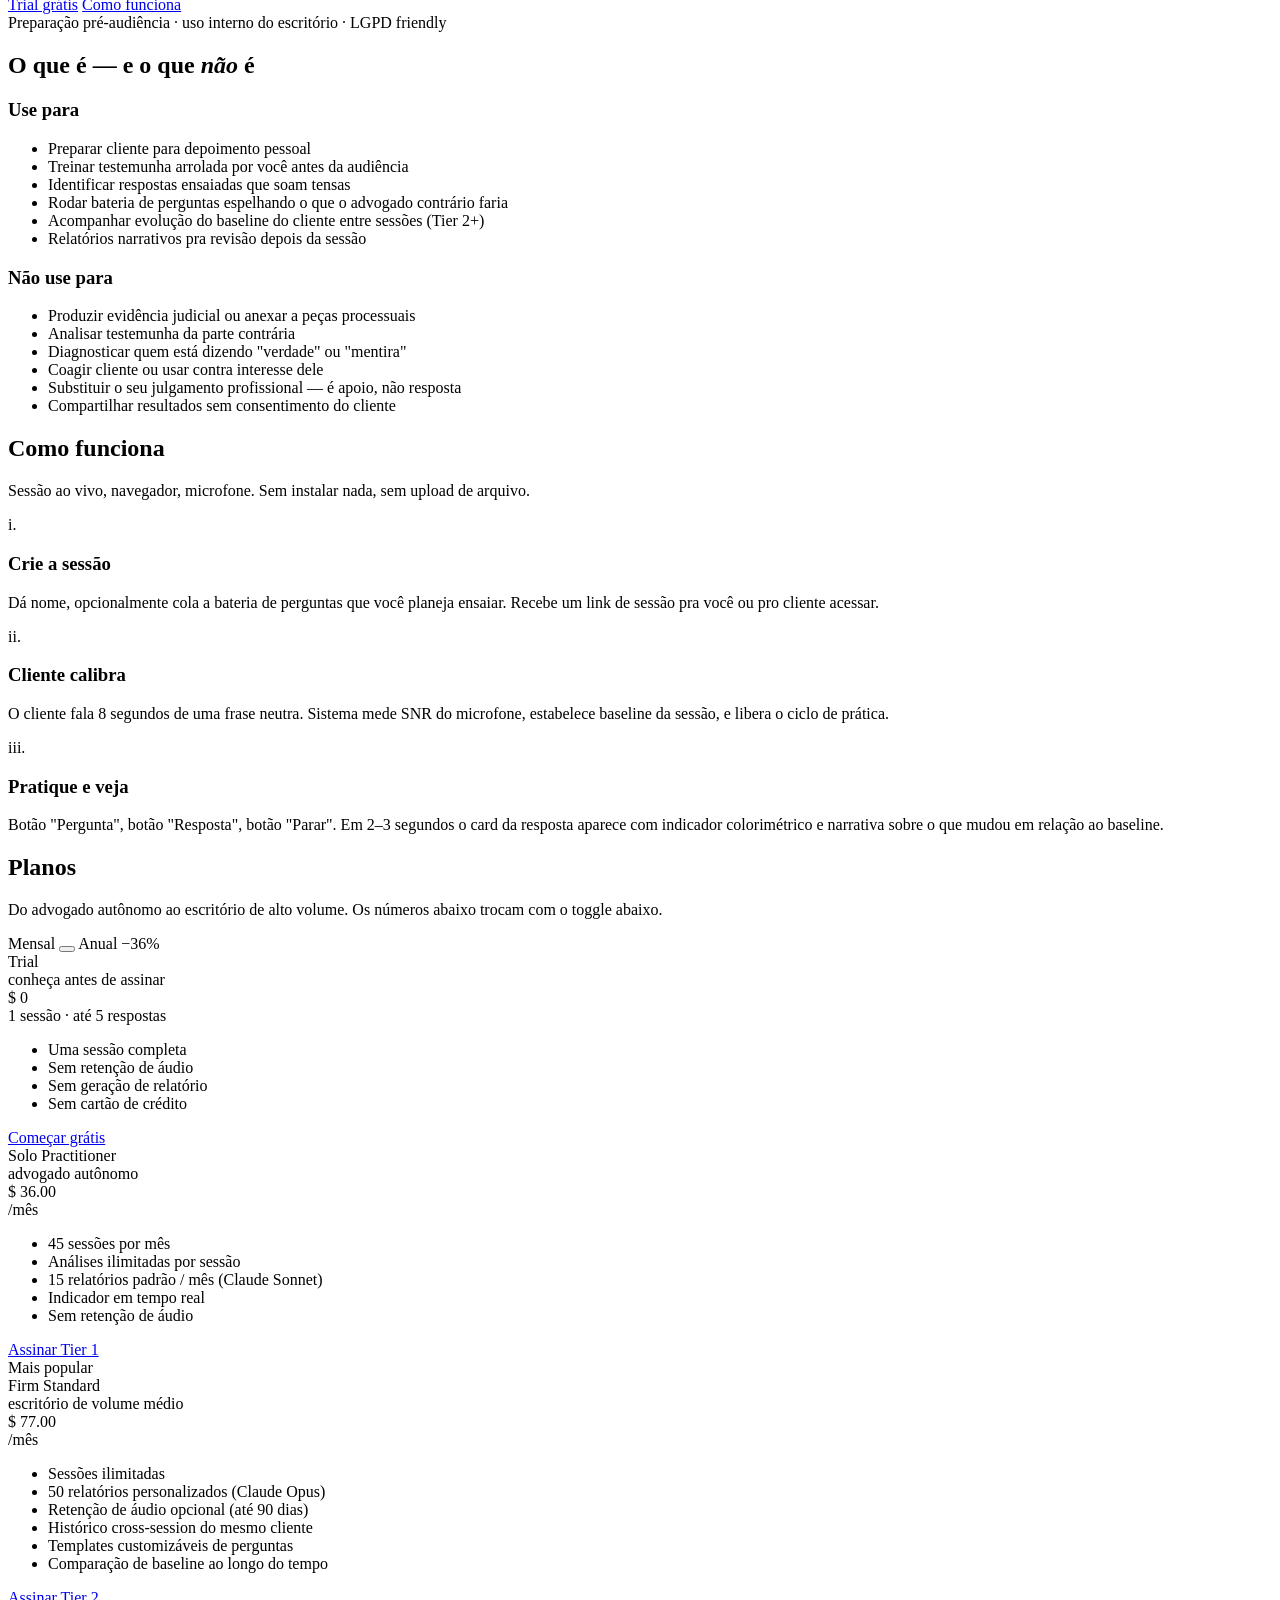
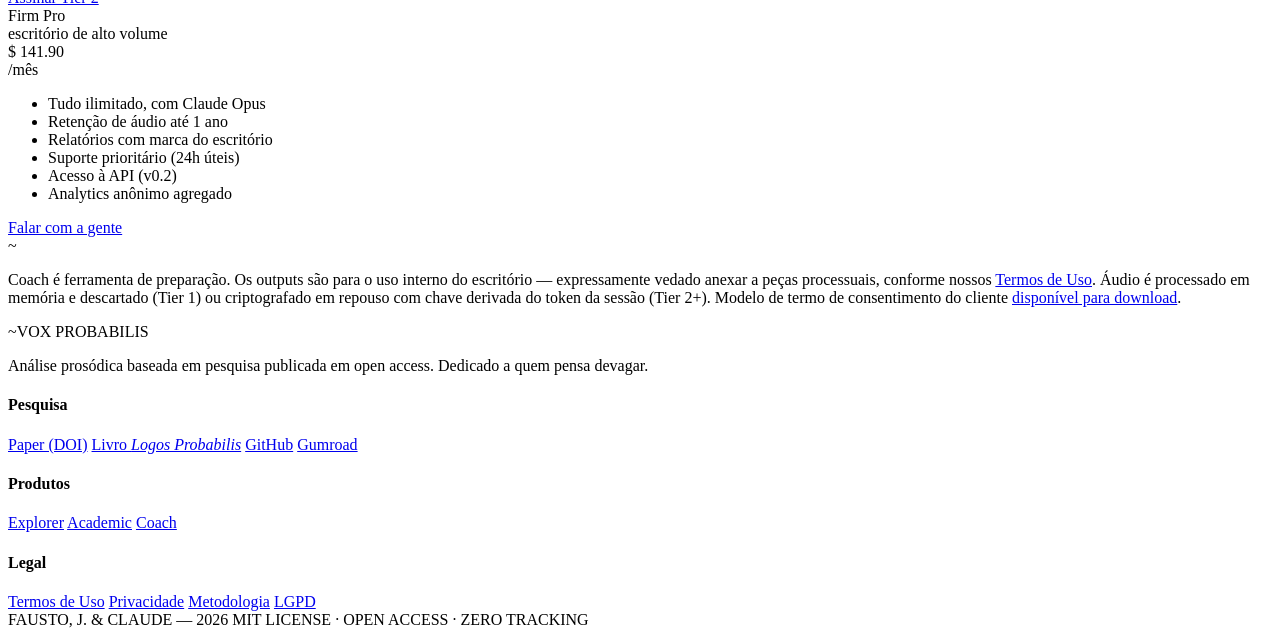
==== commit 355159aa: "fix(VOX-LANDING-A): rewrite marketing asset paths to /m/* mount Site servido em / mas StaticFiles mo" ====
--- a/landing_page/marketing/index.html
+++ b/landing_page/marketing/index.html
@@ -5,7 +5,7 @@
   <meta name="viewport" content="width=device-width, initial-scale=1.0">
   <meta name="description" content="Vox Probabilis — análise prosódica de voz para pesquisa, educação e preparação jurídica.">
   <title>Vox Probabilis · Análise prosódica da voz</title>
-  <link rel="stylesheet" href="static/style.css">
+  <link rel="stylesheet" href="/m/static/style.css">
   <link rel="icon" href="data:image/svg+xml,%3Csvg xmlns='http://www.w3.org/2000/svg' viewBox='0 0 100 100'%3E%3Crect fill='%230a0a0a' width='100' height='100'/%3E%3Ctext x='50' y='70' font-family='Georgia' font-size='70' font-weight='bold' fill='%23c33a3a' text-anchor='middle'%3EV%3C/text%3E%3C/svg%3E">
 </head>
 <body>
@@ -152,7 +152,7 @@
 
     <div class="demo-plot reveal">
       <div class="demo-plot-frame">
-        <img src="audiencia_cartesian.png"
+        <img src="/m/audiencia_cartesian.png"
              alt="Exemplo de plot cartesiano: análise prosódica de uma audiência pública mostrando trajetórias de duas testemunhas">
         <p class="demo-caption">
           Audiência real do Juizado Especial Cível de Santo André (processo 1007542-44.2020.8.26.0554).
@@ -555,6 +555,6 @@
     </div>
   </footer>
 
-  <script src="static/script.js"></script>
+  <script src="/m/static/script.js"></script>
 </body>
 </html>
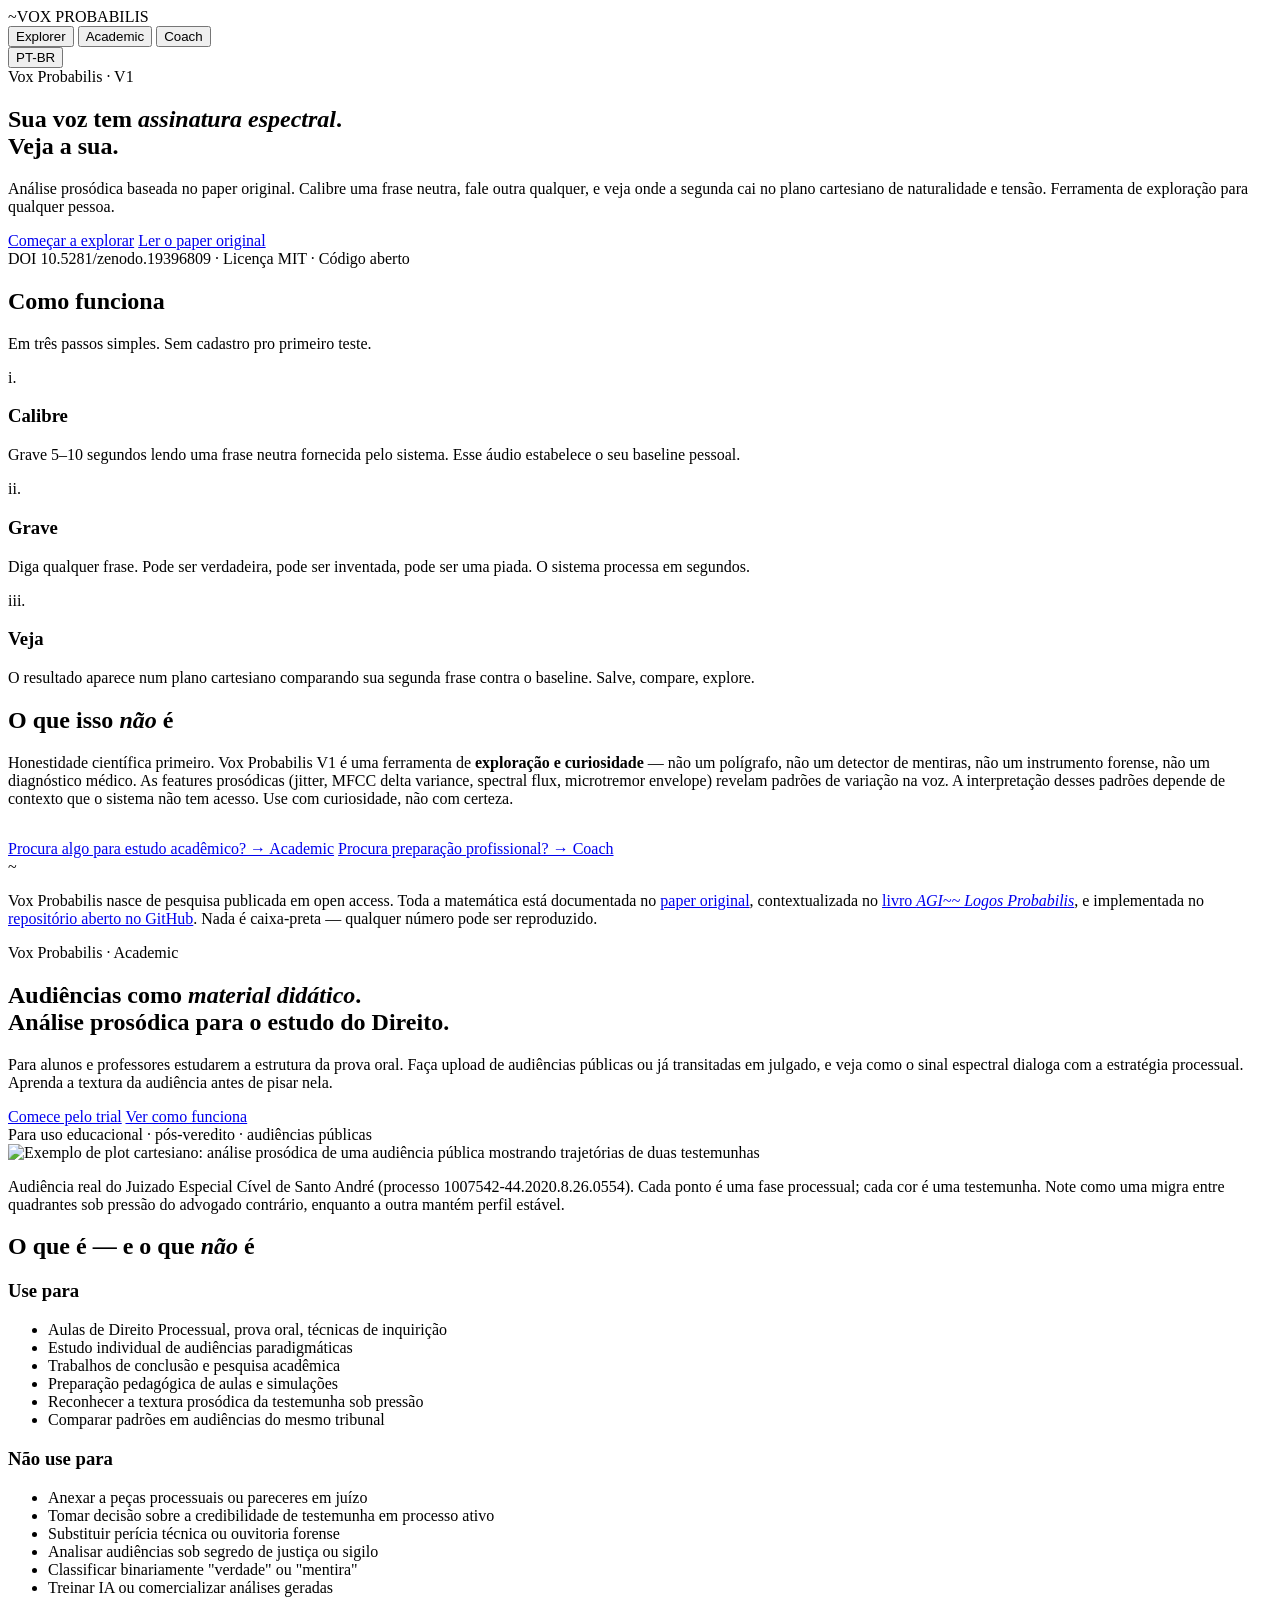
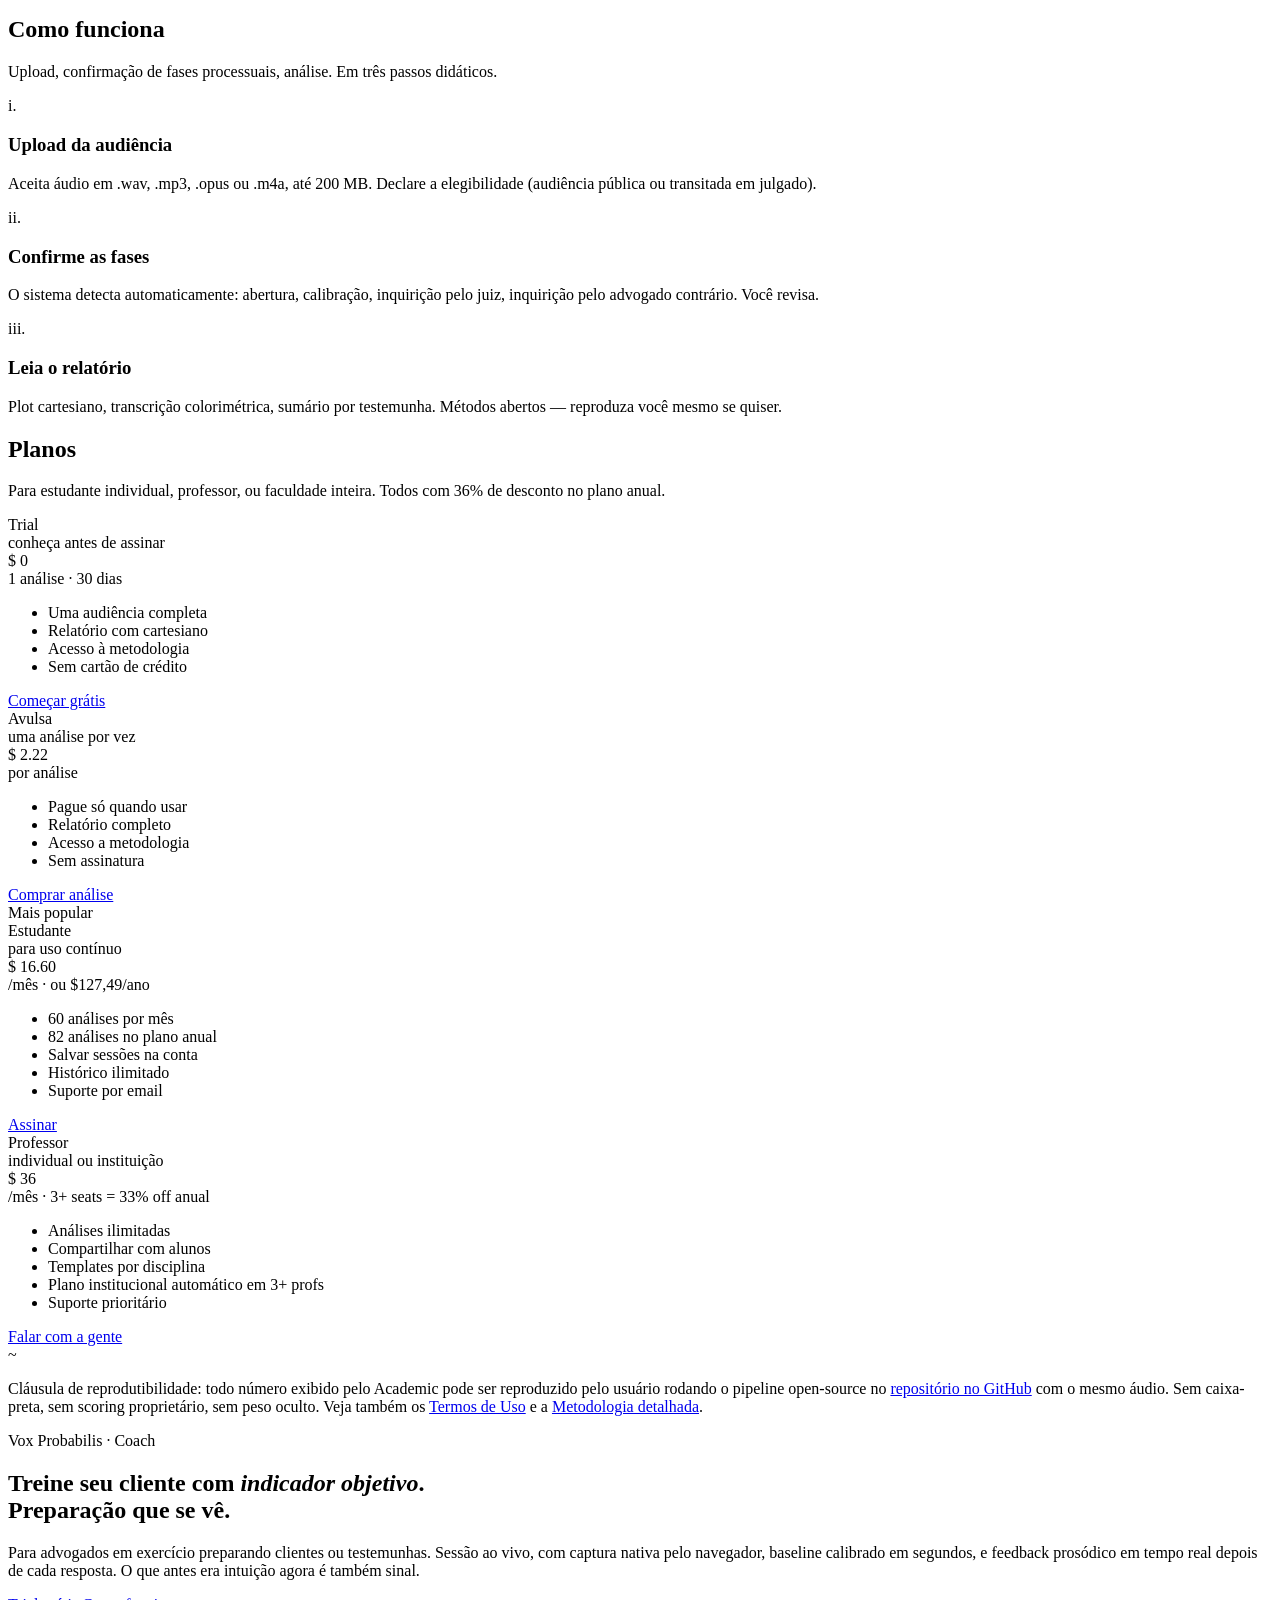
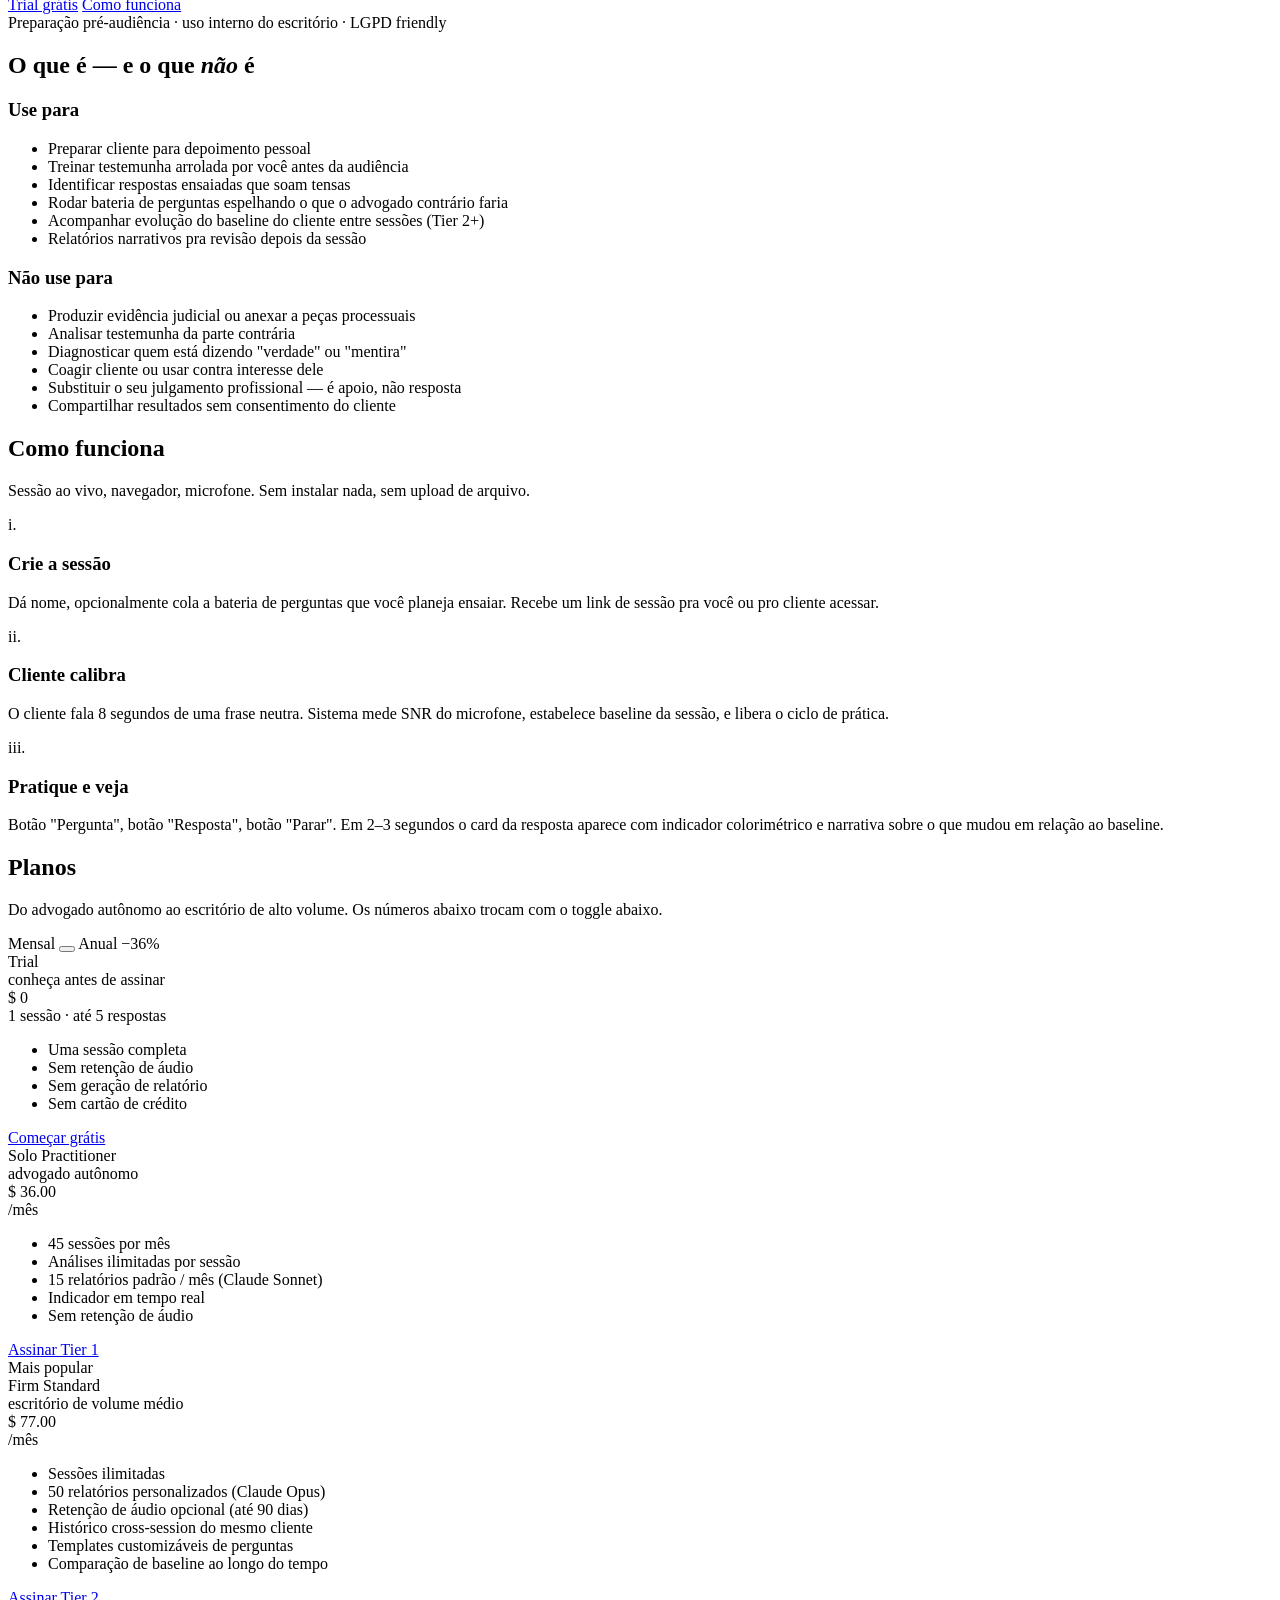
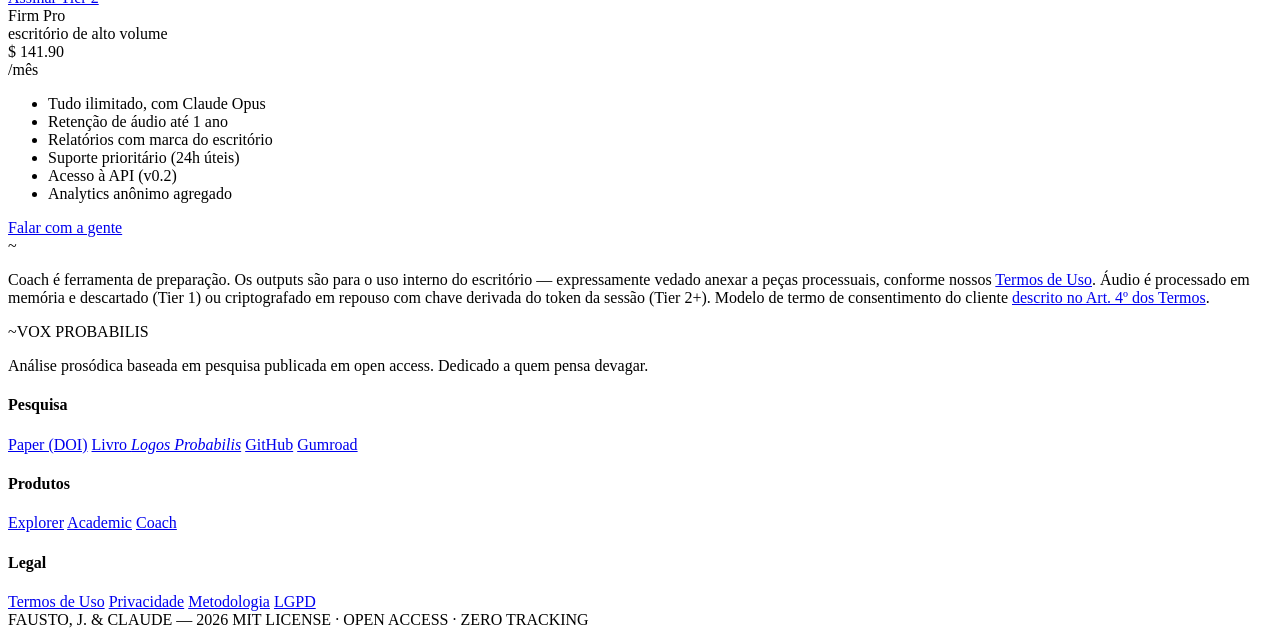
==== commit 2cb04f17: "fix(VOX-LANDING-A): wire footer + banner links to Terms HTML - Academic banner Termos → /academic/te" ====
--- a/landing_page/marketing/index.html
+++ b/landing_page/marketing/index.html
@@ -307,8 +307,8 @@
         reproduzido pelo usuário rodando o pipeline open-source no
         <a href="https://github.com/sfaustodev/NLP-AI" target="_blank" rel="noopener">repositório no GitHub</a>
         com o mesmo áudio. Sem caixa-preta, sem scoring proprietário, sem peso oculto.
-        Veja também os <a href="#" target="_blank">Termos de Uso</a> e a
-        <a href="#" target="_blank">Metodologia detalhada</a>.
+        Veja também os <a href="/academic/terms">Termos de Uso</a> e a
+        <a href="https://zenodo.org/records/19396809" target="_blank" rel="noopener">Metodologia detalhada</a>.
       </p>
     </div>
 
@@ -498,10 +498,10 @@
       <p>
         Coach é ferramenta de preparação. Os outputs são para o uso interno do escritório
         &mdash; expressamente vedado anexar a peças processuais, conforme nossos
-        <a href="#" target="_blank">Termos de Uso</a>. Áudio é processado em memória e descartado
+        <a href="/coach/terms">Termos de Uso</a>. Áudio é processado em memória e descartado
         (Tier 1) ou criptografado em repouso com chave derivada do token da sessão (Tier 2+).
         Modelo de termo de consentimento do cliente
-        <a href="#" target="_blank">disponível para download</a>.
+        <a href="/coach/terms#art-4">descrito no Art. 4º dos Termos</a>.
       </p>
     </div>
 
@@ -542,10 +542,10 @@
 
       <div class="footer-col">
         <h4>Legal</h4>
-        <a href="#" target="_blank">Termos de Uso</a>
-        <a href="#" target="_blank">Privacidade</a>
-        <a href="#" target="_blank">Metodologia</a>
-        <a href="#" target="_blank">LGPD</a>
+        <a href="/terms">Termos de Uso</a>
+        <a href="/privacy">Privacidade</a>
+        <a href="https://zenodo.org/records/19396809" target="_blank" rel="noopener">Metodologia</a>
+        <a href="/privacy#lgpd">LGPD</a>
       </div>
     </div>
 
